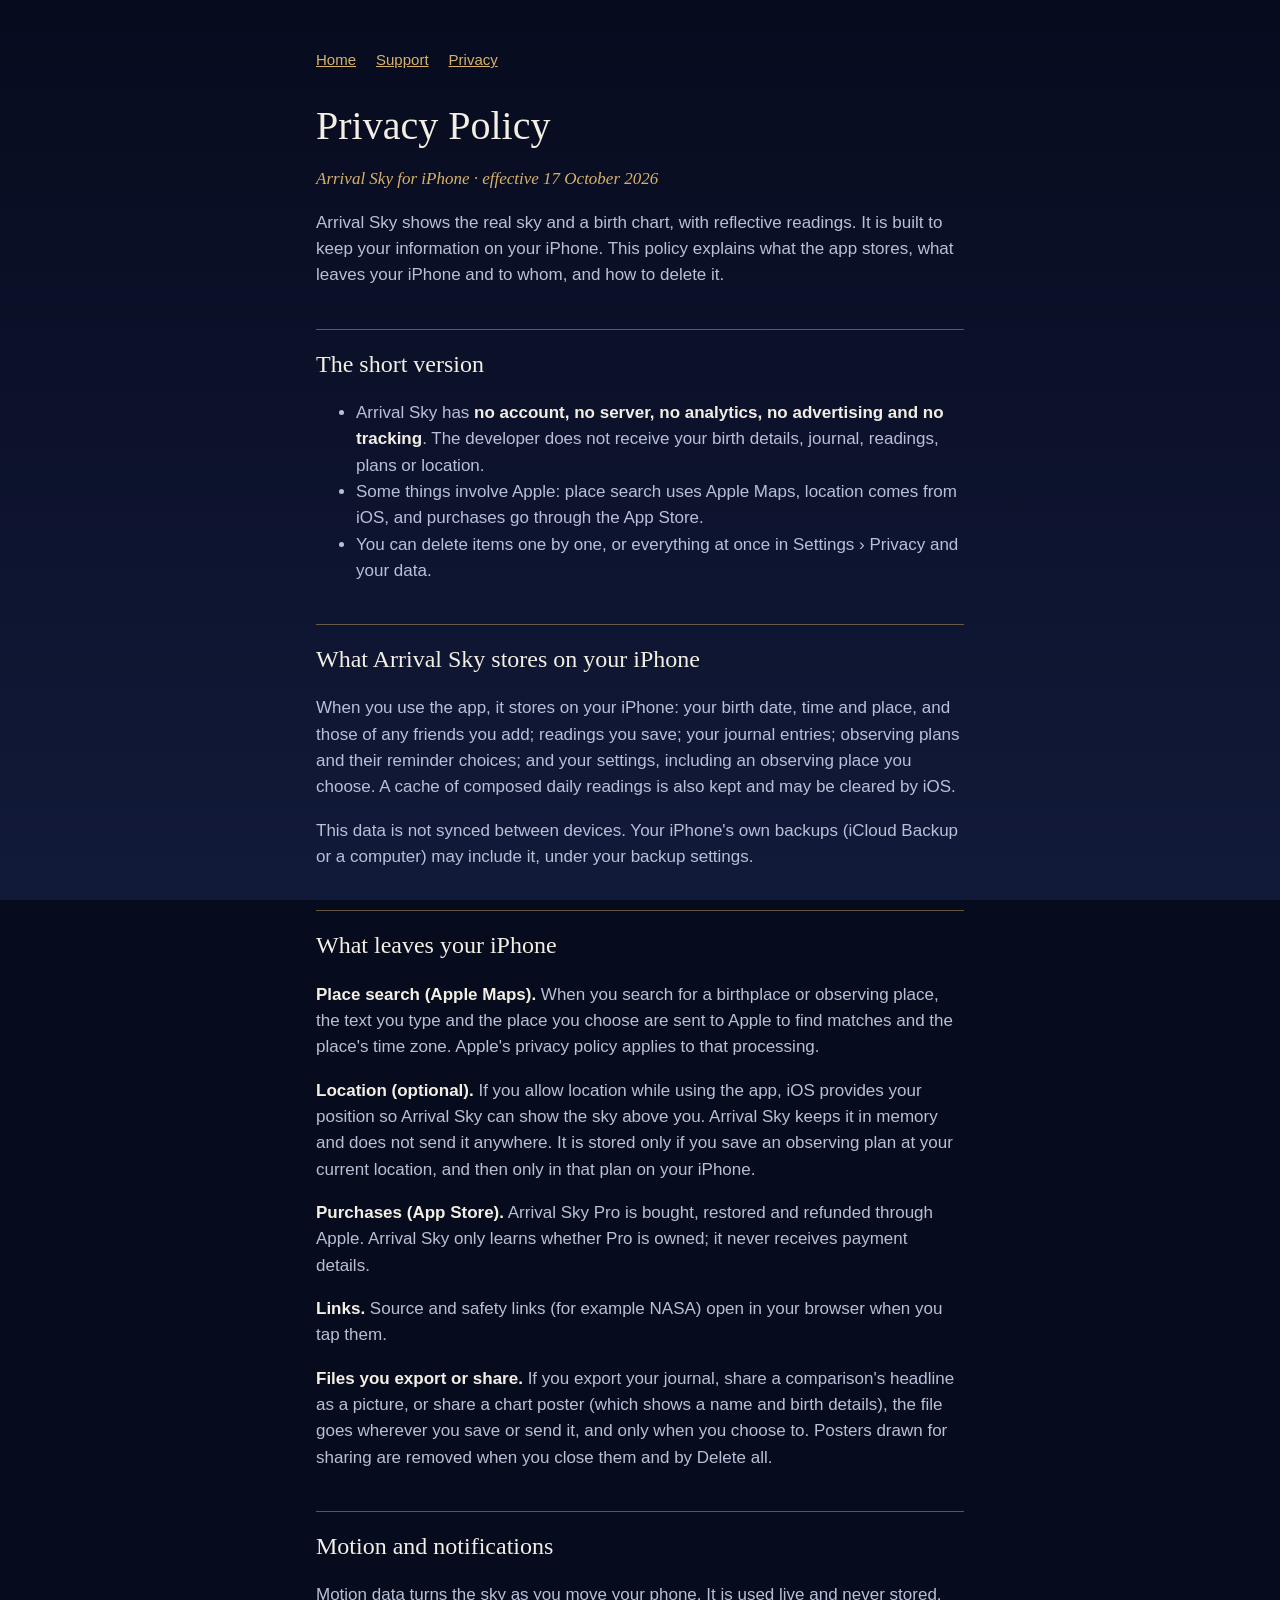
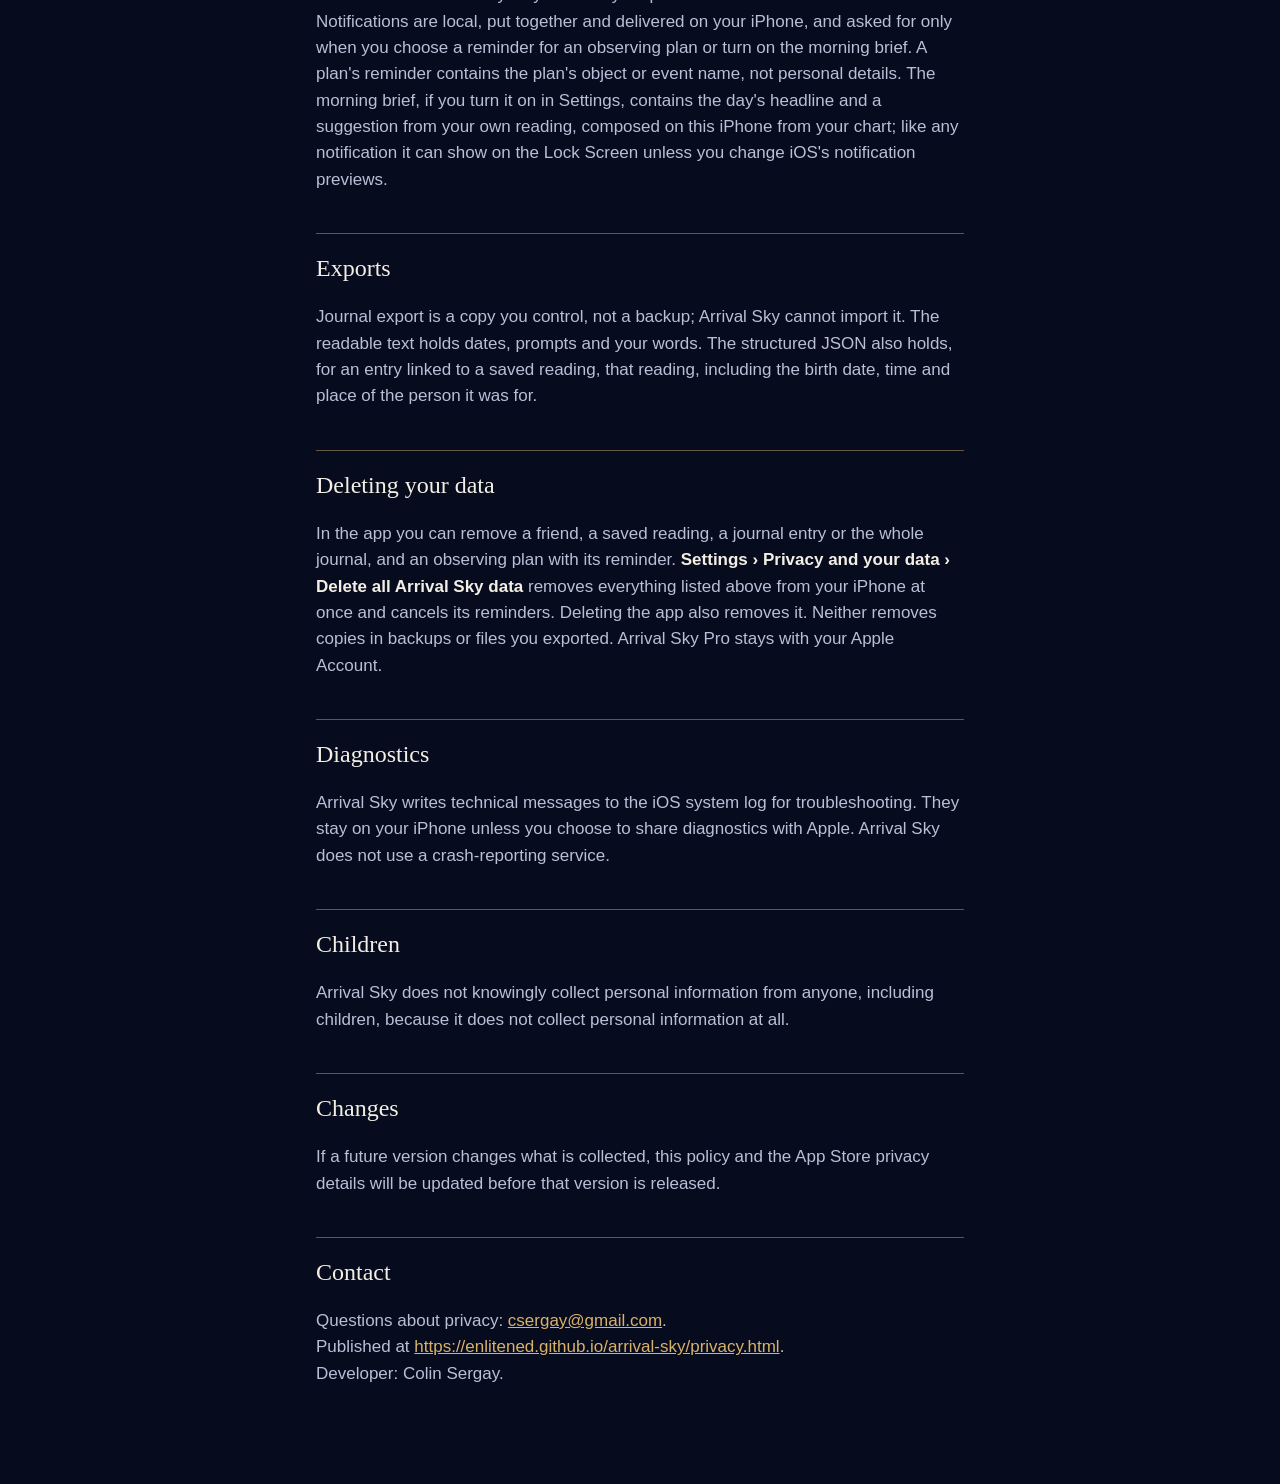
==== privacy.html @ a9e23d1e "Arrival Sky support, privacy and landing pages" ====
<!doctype html>
<html lang="en">
<head>
<meta charset="utf-8">
<meta name="viewport" content="width=device-width, initial-scale=1">
<title>Arrival Sky Privacy Policy</title>
<link rel="stylesheet" href="site.css">
</head>
<body>
<main>
<nav><a href="index.html">Home</a><a href="support.html">Support</a><a href="privacy.html">Privacy</a></nav>
<h1>Privacy Policy</h1>
<p class="eyebrow">Arrival Sky for iPhone · effective 17 October 2026</p>

<p>Arrival Sky shows the real sky and a birth chart, with reflective readings. It is built to keep your
information on your iPhone. This policy explains what the app stores, what leaves your iPhone and to
whom, and how to delete it.</p>

<h2>The short version</h2>
<ul>
<li>Arrival Sky has <strong>no account, no server, no analytics, no advertising and no tracking</strong>. The developer
does not receive your birth details, journal, readings, plans or location.</li>
<li>Some things involve Apple: place search uses Apple Maps, location comes from iOS, and purchases go
through the App Store.</li>
<li>You can delete items one by one, or everything at once in Settings › Privacy and your data.</li>
</ul>

<h2>What Arrival Sky stores on your iPhone</h2>
<p>When you use the app, it stores on your iPhone: your birth date, time and place, and those of any friends you
add; readings you save; your journal entries; observing plans and their reminder choices; and your
settings, including an observing place you choose. A cache of composed daily readings is also kept and
may be cleared by iOS.</p>
<p>This data is not synced between devices. Your iPhone's own backups (iCloud Backup or a computer)
may include it, under your backup settings.</p>

<h2>What leaves your iPhone</h2>
<p><strong>Place search (Apple Maps).</strong> When you search for a birthplace or observing place, the text you type and
the place you choose are sent to Apple to find matches and the place's time zone. Apple's privacy policy
applies to that processing.</p>
<p><strong>Location (optional).</strong> If you allow location while using the app, iOS provides your position so Arrival Sky
can show the sky above you. Arrival Sky keeps it in memory and does not send it anywhere. It is stored only if you
save an observing plan at your current location, and then only in that plan on your iPhone.</p>
<p><strong>Purchases (App Store).</strong> Arrival Sky Pro is bought, restored and refunded through Apple. Arrival Sky only learns
whether Pro is owned; it never receives payment details.</p>
<p><strong>Links.</strong> Source and safety links (for example NASA) open in your browser when you tap them.</p>
<p><strong>Files you export or share.</strong> If you export your journal, share a comparison's headline as a
picture, or share a chart poster (which shows a name and birth details), the file goes wherever you save or send
it, and only when you choose to. Posters drawn for sharing are removed when you close them and by Delete all.</p>

<h2>Motion and notifications</h2>
<p>Motion data turns the sky as you move your phone. It is used live and never stored. Notifications are
local, put together and delivered on your iPhone, and asked for only when you choose a reminder for an
observing plan or turn on the morning brief. A plan's reminder contains the plan's object or event name,
not personal details. The morning brief, if you turn it on in Settings, contains the day's headline and a
suggestion from your own reading, composed on this iPhone from your chart; like any notification it can show
on the Lock Screen unless you change iOS's notification previews.</p>

<h2>Exports</h2>
<p>Journal export is a copy you control, not a backup; Arrival Sky cannot import it. The readable text holds
dates, prompts and your words. The structured JSON also holds, for an entry linked to a saved reading,
that reading, including the birth date, time and place of the person it was for.</p>

<h2>Deleting your data</h2>
<p>In the app you can remove a friend, a saved reading, a journal entry or the whole journal, and an observing
plan with its reminder. <strong>Settings › Privacy and your data › Delete all Arrival Sky data</strong> removes everything
listed above from your iPhone at once and cancels its reminders. Deleting the app also removes it. Neither
removes copies in backups or files you exported. Arrival Sky Pro stays with your Apple Account.</p>

<h2>Diagnostics</h2>
<p>Arrival Sky writes technical messages to the iOS system log for troubleshooting. They stay on your iPhone unless
you choose to share diagnostics with Apple. Arrival Sky does not use a crash-reporting service.</p>

<h2>Children</h2>
<p>Arrival Sky does not knowingly collect personal information from anyone, including children, because it does
not collect personal information at all.</p>

<h2>Changes</h2>
<p>If a future version changes what is collected, this policy and the App Store privacy details will be updated
before that version is released.</p>

<h2>Contact</h2>
<p>Questions about privacy: <a href="mailto:csergay@gmail.com">csergay@gmail.com</a>.<br>
Published at <a href="https://enlitened.github.io/arrival-sky/privacy.html">https://enlitened.github.io/arrival-sky/privacy.html</a>.<br>
Developer: Colin Sergay.</p>
</main>
</body>
</html>
---- site.css ----
/* Living Atlas for the web drafts: midnight ink, starlight text, brass rules (ADR 0020). */
:root {
  --midnight: #070b1e; --blue-hour: #121a3a; --starlight: #f3efe4; --haze: #b9bfd6;
  --brass: #d8b26a; --rule: rgba(216, 178, 106, 0.45);
}
* { box-sizing: border-box; }
body {
  margin: 0; background: var(--midnight); color: var(--starlight);
  font: 17px/1.55 -apple-system, BlinkMacSystemFont, "Helvetica Neue", sans-serif;
  background-image: radial-gradient(1px 1px at 20% 30%, #fff8 50%, transparent 51%),
    radial-gradient(1px 1px at 70% 12%, #fff6 50%, transparent 51%),
    radial-gradient(1px 1px at 85% 60%, #fff5 50%, transparent 51%),
    linear-gradient(var(--midnight), var(--blue-hour));
  background-attachment: fixed;
}
main { max-width: 680px; margin: 0 auto; padding: 48px 16px 80px; }
h1, h2, .display { font-family: "Old Standard TT", "Iowan Old Style", Georgia, serif; font-weight: 400; }
h1 { font-size: 40px; line-height: 1.15; margin: 0 0 8px; }
h2 { font-size: 24px; margin: 40px 0 8px; padding-top: 16px; border-top: 1px solid var(--rule); }
p, li { color: var(--haze); }
strong { color: var(--starlight); font-weight: 600; }
a { color: var(--brass); }
.eyebrow { font-family: "Old Standard TT", Georgia, serif; font-style: italic; color: var(--brass); }
.todo { background: #5a1d1d; color: #ffd9d9; padding: 1px 6px; border-radius: 4px; font-weight: 600; }
.note { border: 1px dashed var(--rule); padding: 12px 16px; border-radius: 12px; }
nav { display: flex; gap: 20px; margin-bottom: 32px; font-size: 15px; }
.shots { display: grid; grid-template-columns: repeat(auto-fill, minmax(150px, 1fr)); gap: 12px; }
.shots img { width: 100%; border-radius: 18px; border: 1px solid var(--rule); }
details { border-top: 1px solid var(--rule); padding: 12px 0; }
summary { cursor: pointer; color: var(--starlight); font-weight: 600; }
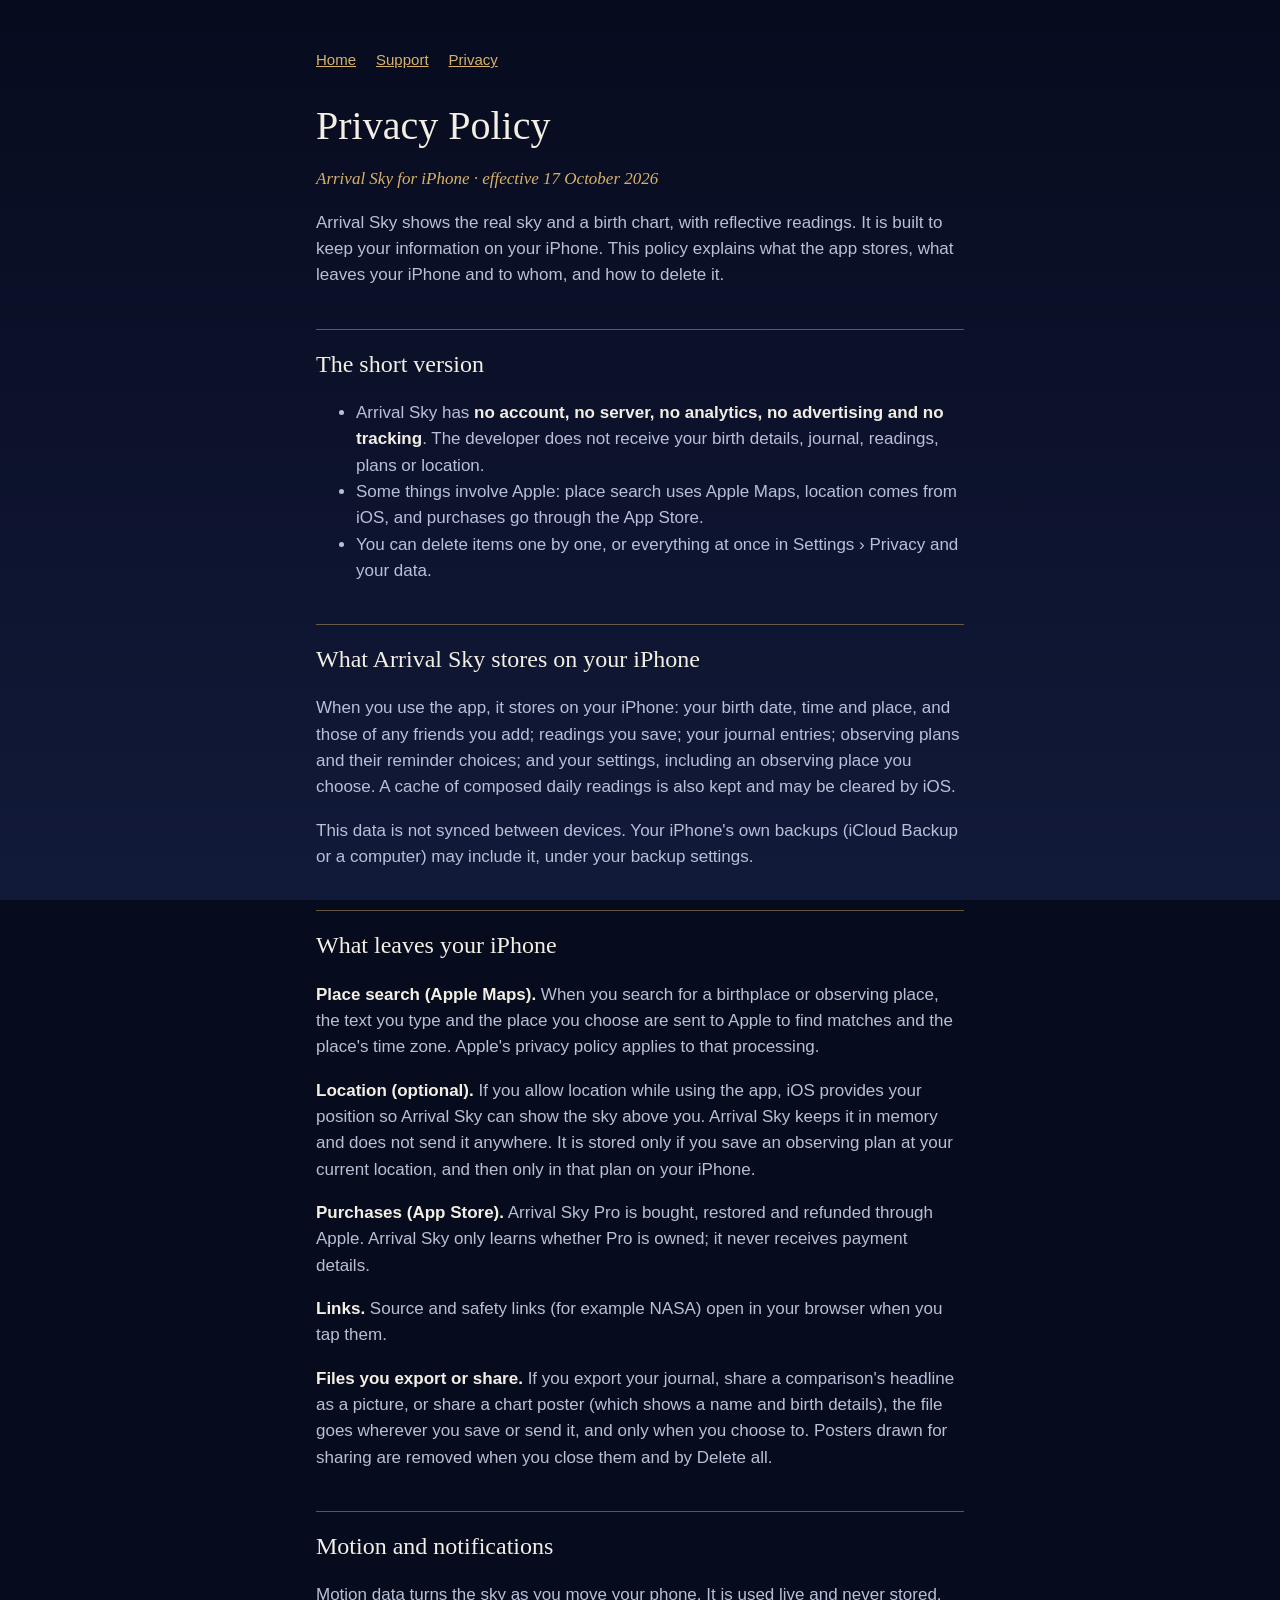
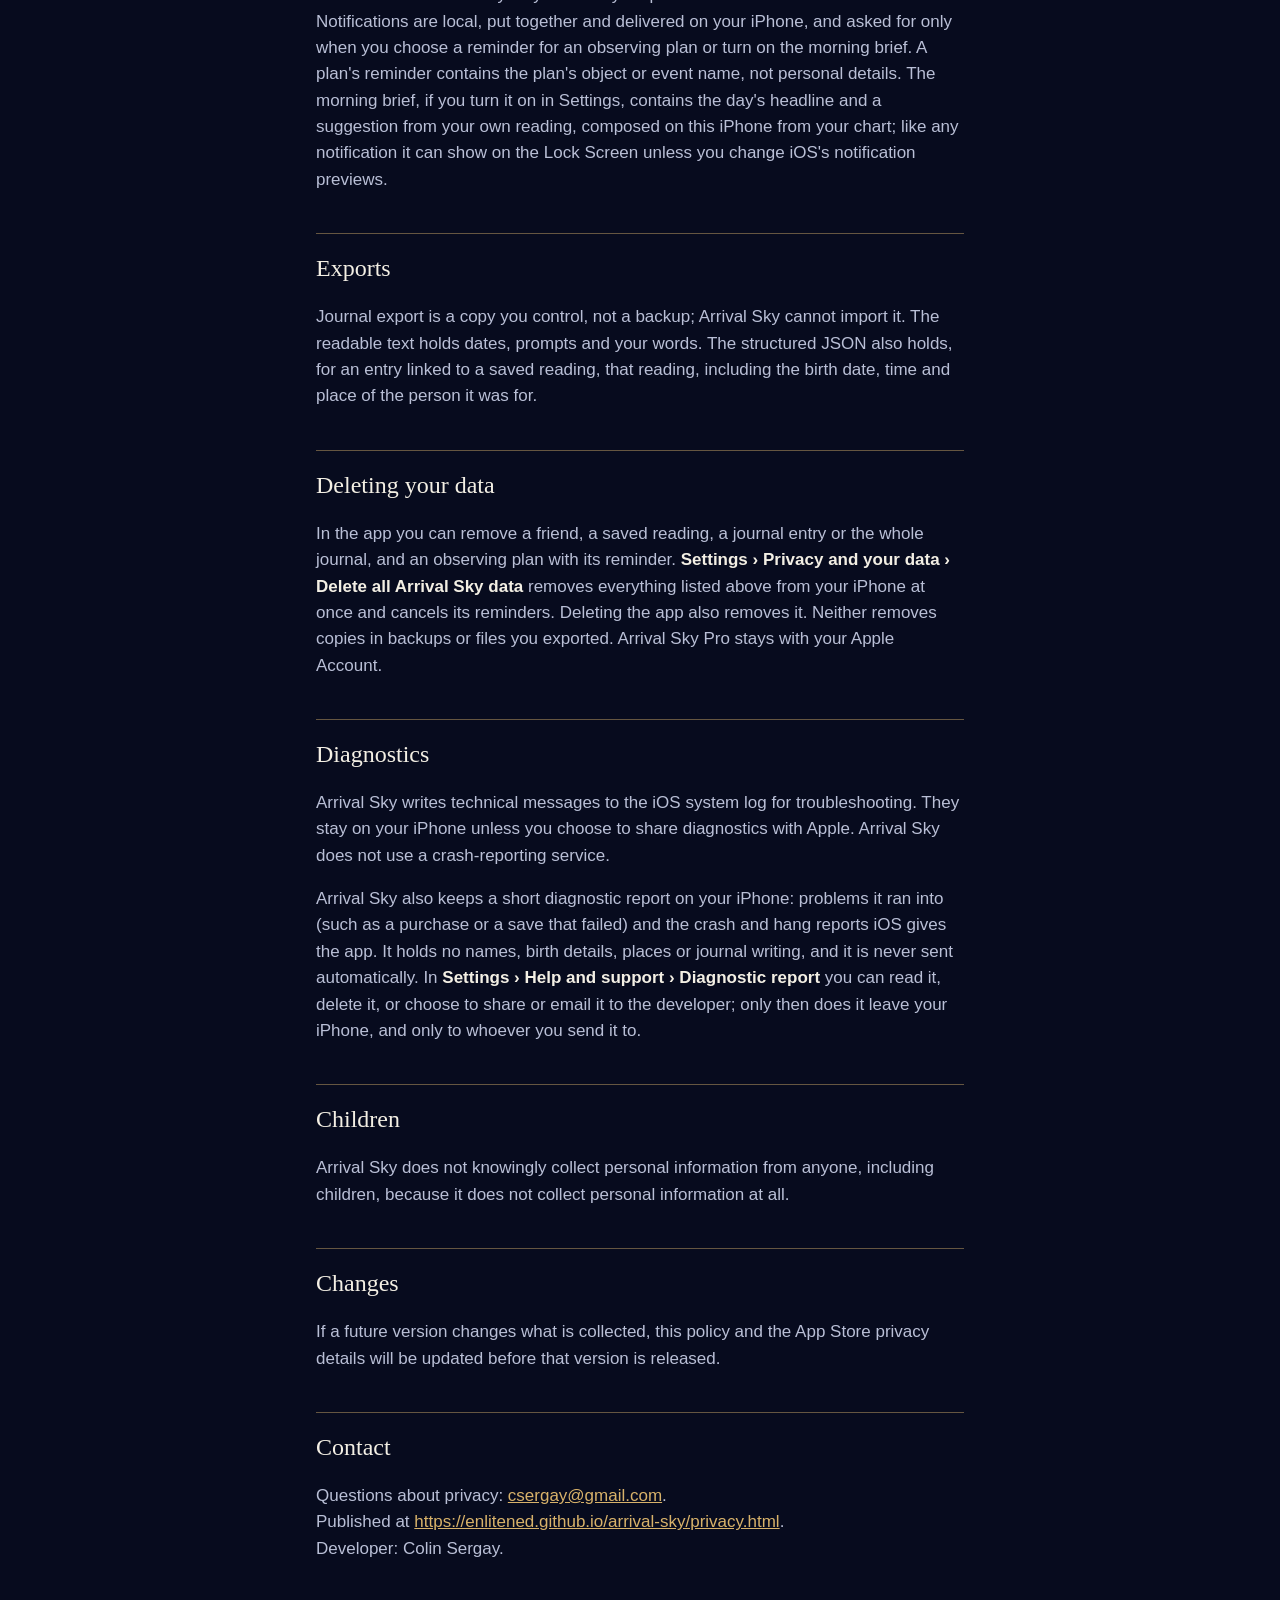
==== commit 9b1d4db6: "Link the App Store from the home page; the privacy page covers the diagnostic report" ====
--- a/privacy.html
+++ b/privacy.html
@@ -69,6 +69,11 @@
 <h2>Diagnostics</h2>
 <p>Arrival Sky writes technical messages to the iOS system log for troubleshooting. They stay on your iPhone unless
 you choose to share diagnostics with Apple. Arrival Sky does not use a crash-reporting service.</p>
+<p>Arrival Sky also keeps a short diagnostic report on your iPhone: problems it ran into (such as a purchase or a
+save that failed) and the crash and hang reports iOS gives the app. It holds no names, birth details, places or
+journal writing, and it is never sent automatically. In <strong>Settings › Help and support › Diagnostic
+report</strong> you can read it, delete it, or choose to share or email it to the developer; only then does it
+leave your iPhone, and only to whoever you send it to.</p>
 
 <h2>Children</h2>
 <p>Arrival Sky does not knowingly collect personal information from anyone, including children, because it does
